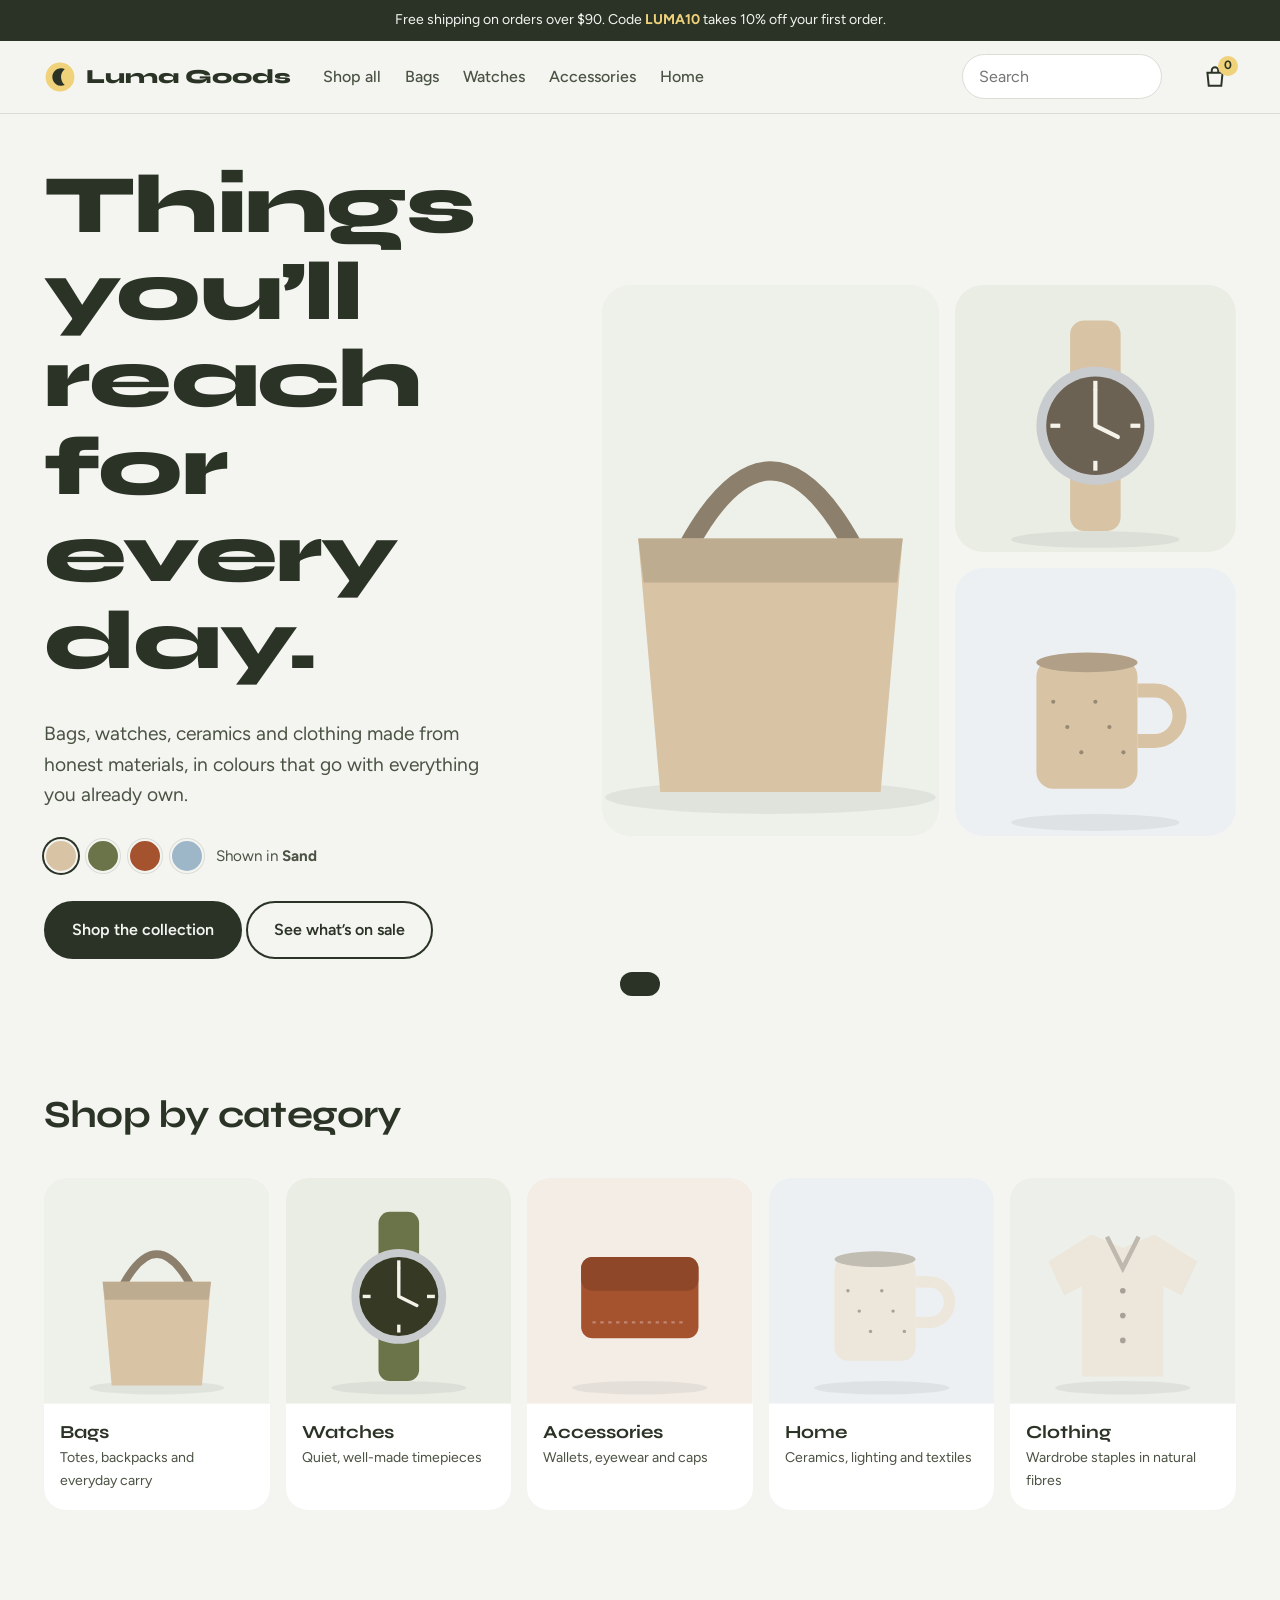
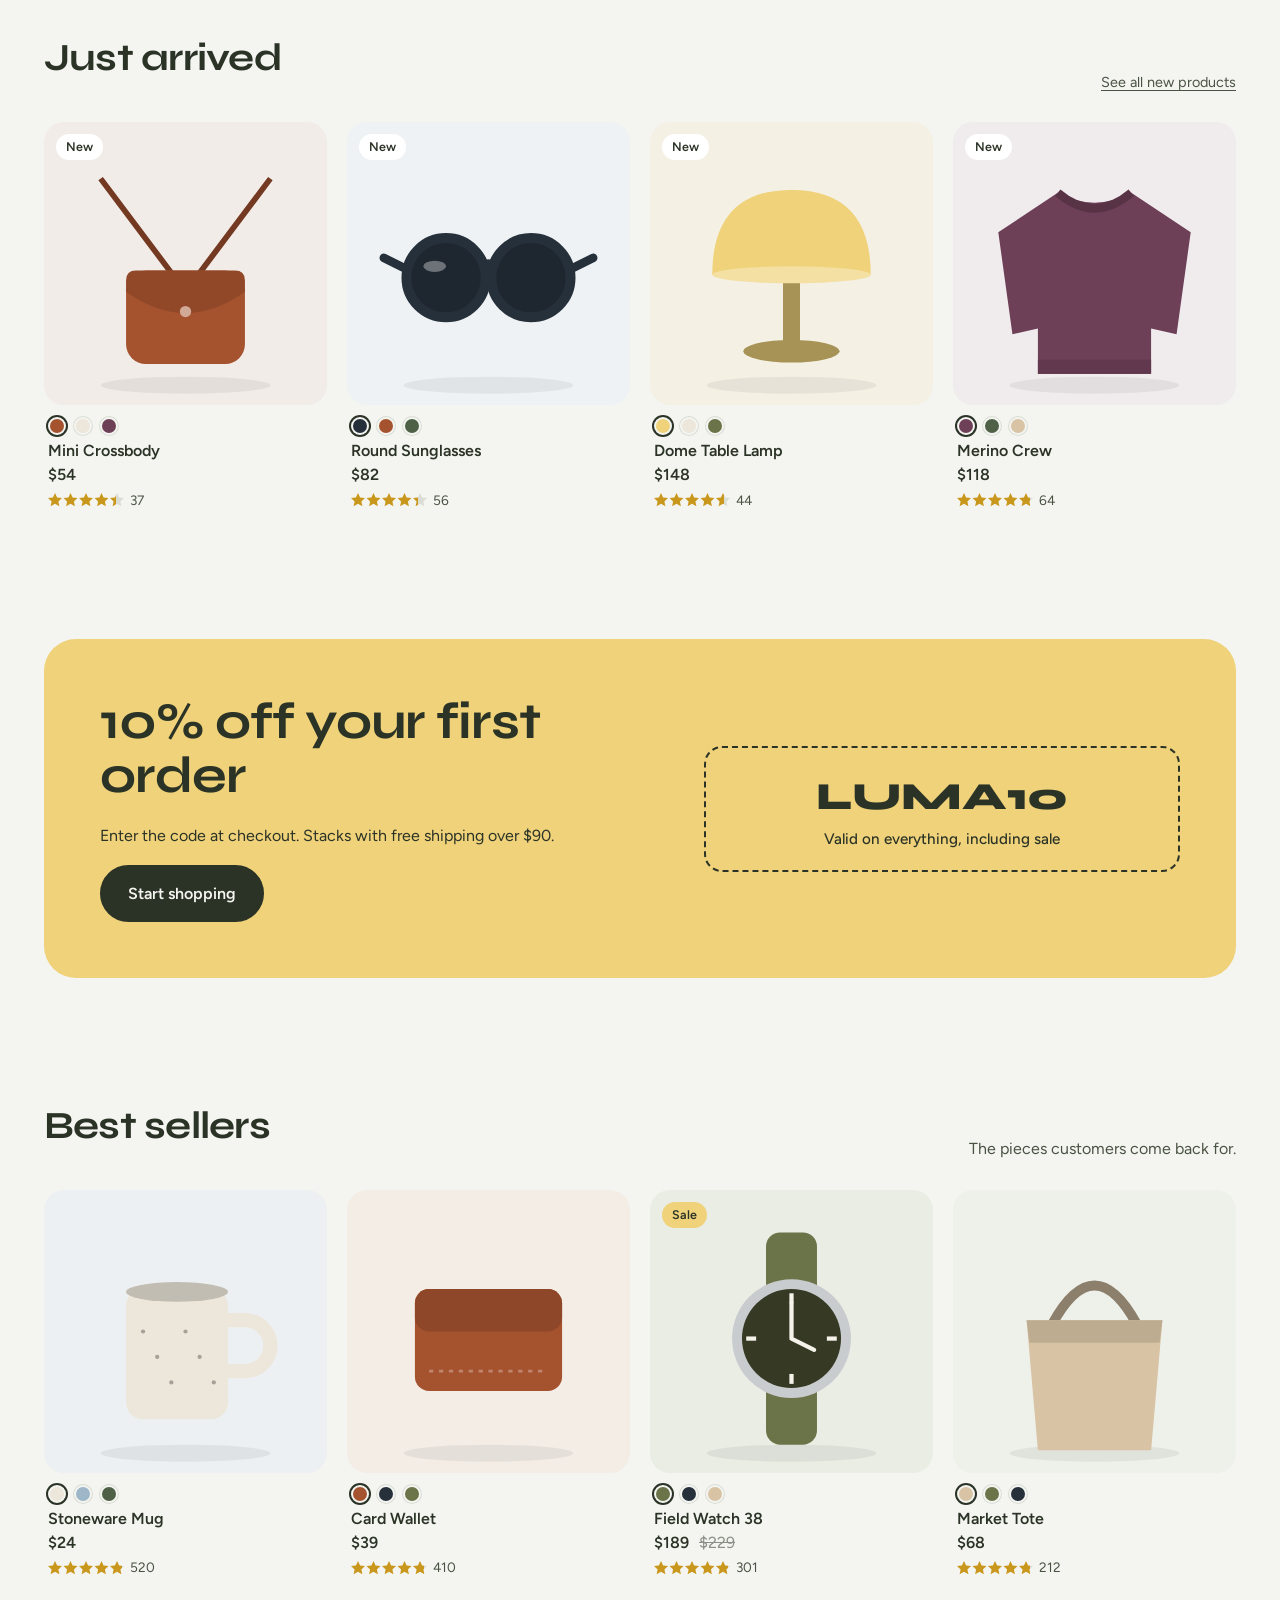
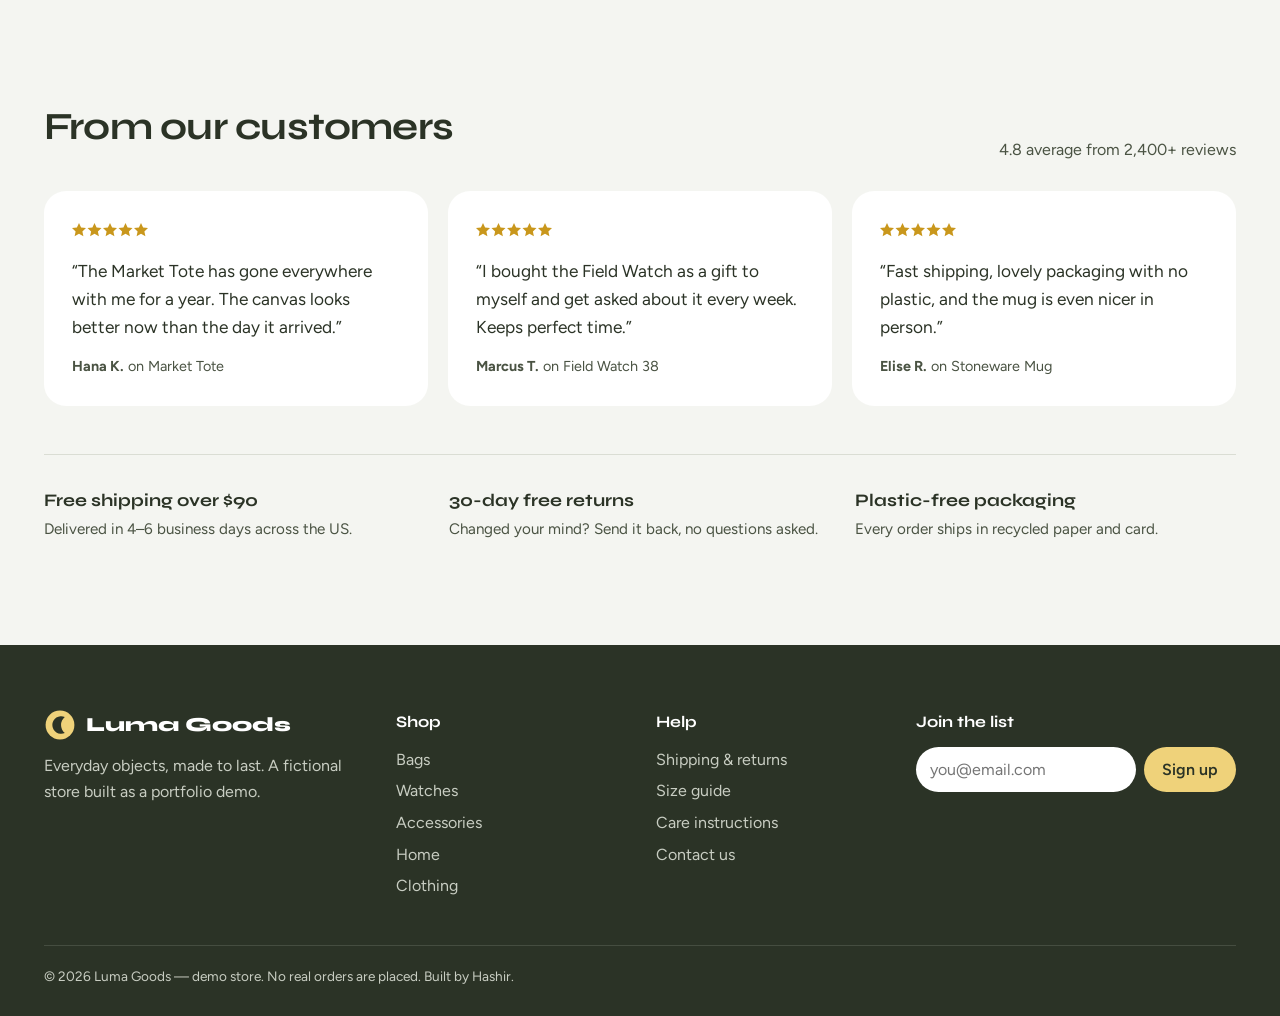
==== index.html @ 72982d73 "Initial release of luma-goods portfolio demo" ====
<!doctype html><html lang="en"><head><meta charset="utf-8"><meta name="viewport" content="width=device-width, initial-scale=1">
<title>Luma Goods — Everyday objects, made to last</title><meta name="description" content="Bags, watches, accessories, home goods and clothing, designed to be used every day.">
<link rel="icon" href="data:image/svg+xml,<svg xmlns=%22http://www.w3.org/2000/svg%22 viewBox=%220 0 40 40%22><circle cx=%2220%22 cy=%2220%22 r=%2218%22 fill=%22%23EFD27A%22/><path d=%22M26 10a11 11 0 1 0 0 20a13 13 0 0 1 0-20z%22 fill=%22%232B3326%22/></svg>">
<link rel="preconnect" href="https://fonts.googleapis.com"><link rel="preconnect" href="https://fonts.gstatic.com" crossorigin>
<link href="https://fonts.googleapis.com/css2?family=Figtree:wght@400;500;600;700&family=Syne:wght@600;700;800&display=swap" rel="stylesheet">
<link rel="stylesheet" href="css/luma.css"></head><body>
<main id="main">
<section class="hero"><div class="wrap">
<div><h1>Things you’ll reach for every day.</h1>
<p class="lede">Bags, watches, ceramics and clothing made from honest materials, in colours that go with everything you already own.</p>
<div class="pal"><div id="hero-pal" class="swatches" role="group" aria-label="Recolour the collection"></div><span>Shown in <b id="hero-name">Sand</b></span></div>
<a class="btn" href="shop.html">Shop the collection</a> <a class="btn ghost" href="shop.html?sale=1">See what’s on sale</a></div>
<div id="hero-art"></div></div></section>
<section class="sec"><div class="wrap"><div class="sec-top"><h2>Shop by category</h2></div><div class="cats" id="cats"></div></div></section>
<section class="sec"><div class="wrap"><div class="sec-top"><h2>Just arrived</h2><a class="link" href="shop.html?sort=newest">See all new products</a></div><div class="grid" id="featured"></div></div></section>
<section class="sec"><div class="wrap"><div class="promo-band"><div><h2>10% off your first order</h2><p>Enter the code at checkout. Stacks with free shipping over $90.</p><a class="btn" href="shop.html">Start shopping</a></div><div class="code">LUMA10<small>Valid on everything, including sale</small></div></div></div></section>
<section class="sec"><div class="wrap"><div class="sec-top"><h2>Best sellers</h2><p>The pieces customers come back for.</p></div><div class="grid" id="best"></div></div></section>
<section class="sec"><div class="wrap"><div class="sec-top"><h2>From our customers</h2><p>4.8 average from 2,400+ reviews</p></div><div class="reviews" id="reviews"></div>
<div class="perks" style="margin-top:48px"><div><b>Free shipping over $90</b><span>Delivered in 4–6 business days across the US.</span></div><div><b>30-day free returns</b><span>Changed your mind? Send it back, no questions asked.</span></div><div><b>Plastic-free packaging</b><span>Every order ships in recycled paper and card.</span></div></div></div></section></main><script type="module" src="js/home.js"></script></body></html>
---- css/luma.css ----
:root{--mist:#F4F5F1;--ink:#2B3326;--ink-2:#4A5343;--butter:#EFD27A;--sage:#A9B8A0;--stone:#DADDD4;--white:#fff;--red:#A33A2B;
  --display:"Syne",system-ui,sans-serif;--body:"Figtree",system-ui,sans-serif;--wrap:1240px}
*,*::before,*::after{box-sizing:border-box}
body{margin:0;font-family:var(--body);font-size:1rem;line-height:1.6;color:var(--ink);background:var(--mist)}
@media (prefers-reduced-motion:reduce){*{transition:none!important;animation:none!important}}
a{color:inherit}img,svg{display:block;max-width:100%}
button{font:inherit;color:inherit;cursor:pointer}
:focus-visible{outline:2.5px solid var(--ink);outline-offset:2px}
h1,h2,h3{font-family:var(--display);letter-spacing:-.02em;line-height:1.05;margin:0 0 .4em}
h1{font-size:clamp(2.2rem,5vw,3.6rem);font-weight:800}h2{font-size:clamp(1.7rem,3vw,2.4rem);font-weight:700}h3{font-size:1.05rem;font-weight:700;letter-spacing:0}
p{margin:0 0 1em}
.wrap{max-width:var(--wrap);margin:0 auto;padding:0 24px}
.sr{position:absolute;width:1px;height:1px;overflow:hidden;clip:rect(0 0 0 0)}
.btn{display:inline-flex;justify-content:center;align-items:center;gap:8px;padding:14px 26px;border-radius:999px;background:var(--ink);color:var(--mist);border:2px solid var(--ink);font-weight:600;text-decoration:none;transition:transform .15s}
.btn:hover{transform:translateY(-1px)}.btn:disabled{opacity:.45;transform:none;cursor:not-allowed}
.btn.ghost{background:transparent;color:var(--ink)}
.btn.block{display:flex;width:100%;margin-top:10px}
.link{background:none;border:0;padding:0;text-decoration:underline;text-underline-offset:3px;color:var(--ink-2);font-size:.9rem}
.announce{background:var(--ink);color:var(--mist);text-align:center;font-size:.88rem;padding:9px 16px}
.announce b{color:var(--butter)}
.head{position:sticky;top:0;z-index:30;background:rgba(244,245,241,.94);backdrop-filter:blur(8px);border-bottom:1px solid var(--stone)}
.head .wrap{display:flex;align-items:center;gap:32px;height:72px}
.logo{display:flex;align-items:center;gap:10px;text-decoration:none;font-family:var(--display);font-weight:800;font-size:1.25rem}
.logo svg{width:32px;height:32px}
.nav{display:flex;gap:24px;flex:1}
.nav a{text-decoration:none;font-weight:500;color:var(--ink-2)}.nav a:hover,.nav a[aria-current]{color:var(--ink);text-decoration:underline;text-underline-offset:6px;text-decoration-thickness:2px}
.hsearch input{width:200px;padding:9px 16px;border-radius:999px;border:1.5px solid var(--stone);background:#fff;font:inherit}
.cart-btn{position:relative;background:none;border:0;padding:8px}.cart-btn svg{width:26px;height:26px}
.count{position:absolute;top:0;right:-2px;min-width:20px;height:20px;border-radius:10px;background:var(--butter);font-size:.75rem;font-weight:700;display:grid;place-items:center;padding:0 5px}
@media (max-width:900px){.nav{display:none}.head .wrap{gap:12px;justify-content:space-between}.hsearch{flex:1;display:flex;justify-content:flex-end}.hsearch input{width:100%;max-width:220px}}
@media (max-width:480px){.logo span{display:none}}
/* hero */
.hero{padding:48px 0 72px}
.hero .wrap{display:grid;grid-template-columns:.9fr 1.1fr;gap:40px;align-items:center}
.hero h1{font-size:clamp(2.8rem,6.5vw,5.4rem);max-width:10ch}
.hero .lede{font-size:1.2rem;color:var(--ink-2);max-width:38ch}
.pal{display:flex;align-items:center;gap:12px;margin:28px 0;font-size:.95rem;color:var(--ink-2)}
#hero-art{display:grid;grid-template-columns:1.2fr 1fr;grid-template-rows:1fr 1fr;gap:16px;aspect-ratio:1.15}
.h-obj{border-radius:28px;overflow:hidden;transition:transform .3s}.h-obj:hover{transform:scale(1.015)}
.h-obj svg{width:100%;height:100%}.h0{grid-row:span 2}
@media (max-width:860px){.hero .wrap{grid-template-columns:1fr}}
/* swatches */
.swatches{display:flex;gap:8px;flex-wrap:wrap}
.sw{width:18px;height:18px;border-radius:50%;background:var(--c);border:2px solid var(--mist);box-shadow:0 0 0 1px var(--stone);padding:0}
.sw.lg{width:34px;height:34px}.sw.on{box-shadow:0 0 0 2px var(--ink)}
/* sections */
.sec{padding:64px 0}
.sec-top{display:flex;justify-content:space-between;align-items:end;gap:20px;margin-bottom:28px;flex-wrap:wrap}
.sec-top p{color:var(--ink-2);margin:0}
.cats{display:grid;grid-template-columns:repeat(5,1fr);gap:16px}
.cat{position:relative;text-decoration:none;border-radius:22px;overflow:hidden;background:#fff}
.cat svg{aspect-ratio:1;width:100%;transition:transform .35s}.cat:hover svg{transform:scale(1.05)}
.cat span{display:block;padding:14px 16px 18px;font-size:.88rem;color:var(--ink-2)}.cat b{display:block;font-family:var(--display);font-size:1.15rem;color:var(--ink)}
@media (max-width:900px){.cats{grid-template-columns:repeat(3,1fr)}}@media (max-width:560px){.cats{grid-template-columns:1fr 1fr}}
.grid{display:grid;grid-template-columns:repeat(4,1fr);gap:28px 20px}
@media (max-width:1000px){.grid{grid-template-columns:repeat(3,1fr)}}@media (max-width:640px){.grid{grid-template-columns:1fr 1fr;gap:20px 12px}}
.card-img{position:relative;display:block;border-radius:20px;overflow:hidden;aspect-ratio:1}
.card-img svg{width:100%;height:100%;transition:transform .35s}.card:hover .card-img svg{transform:scale(1.04)}
.badge{position:absolute;top:12px;left:12px;background:#fff;border-radius:999px;padding:3px 10px;font-size:.78rem;font-weight:600}
.badge.sale{background:var(--butter)}.badge.out{background:var(--ink);color:var(--mist)}
.big-price .badge{position:static;vertical-align:middle;font-size:.8rem}
.card-body{padding:12px 4px 0}.card-body .swatches{margin-bottom:8px}
.card h3{font-family:var(--body);font-weight:600;font-size:1rem;margin:0}.card h3 a{text-decoration:none}
.price{margin:2px 0;font-weight:600}.price s,.big-price s{color:#8B8F86;font-weight:400;margin-left:6px}
.meta{display:flex;align-items:center;gap:6px;font-size:.85rem;color:var(--ink-2);margin:0}
.stars{position:relative;display:inline-block;width:76px;height:14px;background:linear-gradient(90deg,var(--stone) 0 100%);-webkit-mask:url('data:image/svg+xml;utf8,<svg xmlns="http://www.w3.org/2000/svg" viewBox="0 0 76 14"><g fill="black"><path id="s" d="M7 0l2.1 4.5 4.9.6-3.6 3.3 1 4.8L7 10.8 2.6 13.2l1-4.8L0 5.1l4.9-.6z"/><use href="%23s" x="15.5"/><use href="%23s" x="31"/><use href="%23s" x="46.5"/><use href="%23s" x="62"/></g></svg>') 0 0/76px 14px;mask:url('data:image/svg+xml;utf8,<svg xmlns="http://www.w3.org/2000/svg" viewBox="0 0 76 14"><g fill="black"><path id="s" d="M7 0l2.1 4.5 4.9.6-3.6 3.3 1 4.8L7 10.8 2.6 13.2l1-4.8L0 5.1l4.9-.6z"/><use href="%23s" x="15.5"/><use href="%23s" x="31"/><use href="%23s" x="46.5"/><use href="%23s" x="62"/></g></svg>') 0 0/76px 14px}
.stars span{position:absolute;inset:0 auto 0 0;background:#C9971C}
.promo-band{background:var(--butter);border-radius:32px;padding:56px;display:grid;grid-template-columns:1.2fr 1fr;gap:32px;align-items:center}
.promo-band h2{font-size:clamp(2rem,4vw,3.2rem);max-width:14ch}
.promo-band .code{font-family:var(--display);font-size:2.4rem;font-weight:800;border:2px dashed var(--ink);border-radius:18px;padding:18px 28px;text-align:center}
.promo-band .code small{display:block;font-family:var(--body);font-size:.95rem;font-weight:500}
@media (max-width:760px){.promo-band{grid-template-columns:1fr;padding:32px}}
.reviews{display:grid;grid-template-columns:repeat(3,1fr);gap:20px}
.review{margin:0;background:#fff;border-radius:22px;padding:28px}
.review blockquote{margin:14px 0;font-size:1.08rem}.review figcaption{font-size:.9rem;color:var(--ink-2)}
@media (max-width:860px){.reviews{grid-template-columns:1fr}}
.perks{display:grid;grid-template-columns:repeat(3,1fr);gap:24px;border-top:1px solid var(--stone);padding-top:32px}
.perks b{display:block;font-family:var(--display);font-size:1.1rem}.perks span{color:var(--ink-2);font-size:.95rem}
@media (max-width:700px){.perks{grid-template-columns:1fr}}
/* shop */
.shop-head{padding:36px 0 20px}.shop-head p{color:var(--ink-2)}
.shop{display:grid;grid-template-columns:250px 1fr;gap:40px;padding-bottom:80px}
.filters fieldset{border:0;padding:0 0 22px;margin:0 0 22px;border-bottom:1px solid var(--stone)}
.filters legend{font-family:var(--display);font-weight:700;margin-bottom:12px}
.radio{display:flex;align-items:center;gap:10px;padding:5px 0;cursor:pointer}.radio em{margin-left:auto;font-style:normal;color:#8B8F86;font-size:.85rem}
.radio input{accent-color:var(--ink)}
.chip-c{cursor:pointer}.chip-c input{position:absolute;opacity:0}
.chip-c span:not(.sr){display:block;width:30px;height:30px;border-radius:50%;background:var(--c);border:3px solid var(--mist);box-shadow:0 0 0 1px var(--stone)}
.chip-c input:checked+span{box-shadow:0 0 0 2px var(--ink)}.chip-c input:focus-visible+span{outline:2px solid var(--ink);outline-offset:3px}
#f-colors{display:flex;flex-wrap:wrap;gap:8px}
.check{display:flex;gap:10px;align-items:center;padding:4px 0}.check input{accent-color:var(--ink);width:17px;height:17px}
input[type=range]{width:100%;accent-color:var(--ink)}
.toolbar{display:flex;gap:12px;align-items:center;justify-content:space-between;margin-bottom:14px;flex-wrap:wrap}
.search-box input{padding:11px 16px;border-radius:12px;border:1.5px solid var(--stone);background:#fff;font:inherit;width:280px;max-width:100%}
select{padding:10px 14px;border-radius:12px;border:1.5px solid var(--stone);background:#fff;font:inherit}
#active{display:flex;gap:8px;flex-wrap:wrap;align-items:center;min-height:8px;margin-bottom:16px}
.pill{background:#fff;border:1px solid var(--stone);border-radius:999px;padding:5px 12px;font-size:.88rem}
#filters-toggle{display:none}
.empty{text-align:center;padding:40px 20px}.empty.wide{grid-column:1/-1;background:#fff;border-radius:24px;padding:64px 24px}
.empty p{color:var(--ink-2)}
@media (max-width:860px){.shop{grid-template-columns:1fr}#filters-toggle{display:inline-flex}.filters{display:none;background:#fff;border-radius:20px;padding:20px}.filters.open{display:block}}
/* product */
.crumbs{font-size:.9rem;color:var(--ink-2);padding:24px 0}.crumbs a{text-decoration:none}.crumbs span{color:var(--ink)}
.pdp{display:grid;grid-template-columns:1.1fr .9fr;gap:56px;padding-bottom:64px}
.gallery{display:grid;grid-template-columns:84px 1fr;gap:14px;align-self:start;position:sticky;top:96px}
#thumbs{display:grid;gap:10px;align-content:start}
#thumbs button{padding:0;border:2px solid transparent;border-radius:14px;overflow:hidden;background:none}#thumbs button.on{border-color:var(--ink)}
#main-img{border-radius:28px;overflow:hidden;aspect-ratio:1}#main-img svg{width:100%;height:100%}
#info fieldset{border:0;padding:0;margin:0 0 22px}#info legend{margin-bottom:10px}
.big-price{font-size:1.6rem;font-weight:700;margin:10px 0 16px}
.sizes{display:flex;gap:8px;flex-wrap:wrap}.sizes button{min-width:52px;padding:10px 12px;border-radius:12px;border:1.5px solid var(--stone);background:#fff;font-weight:600}
.sizes button[aria-pressed=true]{background:var(--ink);color:var(--mist);border-color:var(--ink)}
.buy{display:flex;gap:12px;margin:8px 0 12px}.grow{flex:1}
.qty{display:inline-flex;align-items:center;border:1.5px solid var(--stone);border-radius:999px;background:#fff}
.qty button{width:44px;height:48px;background:none;border:0;font-size:1.2rem}.qty output{min-width:28px;text-align:center;font-weight:600}
.qty.sm button{width:30px;height:32px;font-size:1rem}.qty.sm output{min-width:20px;font-size:.9rem}
.stock{font-size:.92rem;color:var(--ink-2)}
#info details{border-top:1px solid var(--stone);padding:14px 0}#info summary{font-weight:600;cursor:pointer}#info details ul{padding-left:18px;color:var(--ink-2)}
.err{color:var(--red);font-size:.88rem;margin:6px 0 0}
.rev-grid{display:grid;grid-template-columns:repeat(3,1fr);gap:20px}.rev-grid h3{margin-top:12px}.rev-grid small{color:var(--ink-2)}
@media (max-width:860px){.pdp{grid-template-columns:1fr;gap:28px}.gallery{position:static;grid-template-columns:1fr}#thumbs{grid-template-columns:repeat(3,80px);order:2}.rev-grid{grid-template-columns:1fr}}
/* drawer */
.scrim{position:fixed;inset:0;background:rgba(43,51,38,.4);z-index:50}
.drawer{position:fixed;top:0;right:0;bottom:0;width:min(420px,100%);background:var(--mist);z-index:60;display:flex;flex-direction:column;transform:translateX(100%);transition:transform .3s ease;visibility:hidden}
.drawer.open{transform:none;visibility:visible}
.dr-head{display:flex;justify-content:space-between;align-items:center;padding:20px 24px;border-bottom:1px solid var(--stone)}.dr-head h2{margin:0;font-size:1.4rem}
.x{background:none;border:0;font-size:2rem;line-height:1}
.dr-body{flex:1;overflow:auto;padding:0 24px}.dr-foot{padding:20px 24px;border-top:1px solid var(--stone)}
.row{display:flex;justify-content:space-between;padding:6px 0}.row.total{border-top:1px solid var(--stone);margin-top:10px;padding-top:14px;font-size:1.15rem}.row.good{color:#3F6B35}
.ship-bar{padding:16px 0 4px}.ship-bar p{font-size:.9rem;margin-bottom:8px}.ship-bar div{height:6px;background:var(--stone);border-radius:3px;overflow:hidden}.ship-bar span{display:block;height:100%;background:var(--ink);transition:width .4s}
.lines{list-style:none;margin:0;padding:0}
.line{display:grid;grid-template-columns:76px 1fr auto;gap:14px;padding:16px 0;border-bottom:1px solid var(--stone);align-items:start}
.thumb{display:block;border-radius:12px;overflow:hidden;aspect-ratio:1;position:relative}
.line-info{display:flex;flex-direction:column;gap:4px;font-size:.92rem}.line-info a{text-decoration:none}.line-info span{color:var(--ink-2)}
.line-end{display:flex;flex-direction:column;align-items:flex-end;gap:10px}
.lines.big .line{grid-template-columns:120px 1fr auto;gap:20px}
.toast{position:fixed;left:50%;bottom:24px;transform:translate(-50%,120px);background:var(--ink);color:var(--mist);padding:12px 20px;border-radius:999px;z-index:70;transition:transform .3s;font-size:.92rem}
.toast.show{transform:translate(-50%,0)}
/* cart / checkout */
.cart-grid,.co-grid{display:grid;grid-template-columns:1.5fr 1fr;gap:48px;padding-bottom:80px}
.summary{background:#fff;border-radius:24px;padding:28px;align-self:start;position:sticky;top:96px}.summary h2{font-size:1.4rem}
.promo{margin-top:18px}.promo label{font-weight:600;font-size:.92rem}.promo div{display:flex;gap:8px;margin-top:6px}
.promo input{flex:1;min-width:0;padding:10px 14px;border-radius:12px;border:1.5px solid var(--stone);font:inherit;text-transform:uppercase}
.promo .btn{padding:10px 18px}#pmsg{font-size:.88rem;margin:6px 0 0;color:#3F6B35}#pmsg.err{color:var(--red)}
.hint{font-size:.85rem;color:var(--ink-2);margin:0}
@media (max-width:860px){.cart-grid,.co-grid{grid-template-columns:1fr}.summary{position:static}.lines.big .line{grid-template-columns:80px 1fr auto}}
.co fieldset{border:0;padding:0;margin:0 0 32px}.co legend{font-family:var(--display);font-weight:700;font-size:1.3rem;margin-bottom:16px}
.fr{display:grid;grid-template-columns:1fr 1fr;gap:14px}.fr3{display:grid;grid-template-columns:2fr 1fr 1fr;gap:14px}
@media (max-width:560px){.fr,.fr3{grid-template-columns:1fr}}
.field{margin-bottom:14px}.field label{display:block;font-weight:600;font-size:.9rem;margin-bottom:5px}
.field input,.field select{width:100%;padding:12px 14px;border-radius:12px;border:1.5px solid var(--stone);background:#fff;font:inherit}
.field input:focus,.field select:focus{border-color:var(--ink);outline:none}
.field.bad input{border-color:var(--red)}
.opt{display:flex;gap:12px;align-items:center;padding:16px;border:1.5px solid var(--stone);border-radius:14px;margin-bottom:10px;background:#fff;cursor:pointer}
.opt:has(input:checked){border-color:var(--ink)}.opt input{accent-color:var(--ink)}.opt b{margin-left:auto}
.demo-note{background:#fff;border-left:4px solid var(--butter);border-radius:10px;padding:12px 16px;font-size:.9rem;margin-bottom:18px;display:flex;justify-content:space-between;gap:12px;align-items:center;flex-wrap:wrap}
.mini{list-style:none;margin:0 0 16px;padding:0}.mini li{display:grid;grid-template-columns:56px 1fr auto;gap:12px;align-items:center;padding:8px 0}
.mini small{display:block;color:var(--ink-2)}.mini .thumb em{position:absolute;top:-2px;right:-2px;background:var(--ink);color:#fff;font-style:normal;font-size:.7rem;width:20px;height:20px;border-radius:50%;display:grid;place-items:center}
.done{text-align:center;max-width:560px;margin:40px auto 100px}.done svg{width:80px;margin:0 auto 20px}.done h1{font-size:2.4rem}
/* footer */
.foot{background:var(--ink);color:#C8CDC2;padding:64px 0 28px;margin-top:40px}
.foot .cols{display:grid;grid-template-columns:1.4fr 1fr 1fr 1.4fr;gap:32px}.foot .logo{color:#fff;margin-bottom:12px}
.foot h4{color:#fff;font-family:var(--display);margin:0 0 12px}.foot ul{list-style:none;padding:0;margin:0}.foot li{margin-bottom:6px}.foot a{text-decoration:none}
.news{display:flex;gap:8px}.news input{flex:1;min-width:0;padding:10px 14px;border-radius:999px;border:0;font:inherit}.news button{padding:10px 18px;border-radius:999px;border:0;background:var(--butter);color:var(--ink);font-weight:600}
.news-msg{font-size:.88rem;color:var(--butter);margin-top:8px}
.base{border-top:1px solid #454D40;margin-top:40px;padding-top:20px;font-size:.85rem}
@media (max-width:760px){.foot .cols{grid-template-columns:1fr 1fr}}
.line-info .qty{align-self:flex-start;margin-top:4px}
.foot .cols>div{min-width:0}@media (max-width:760px){.foot .cols>div:first-child,.foot .cols>div:last-child{grid-column:1/-1}}
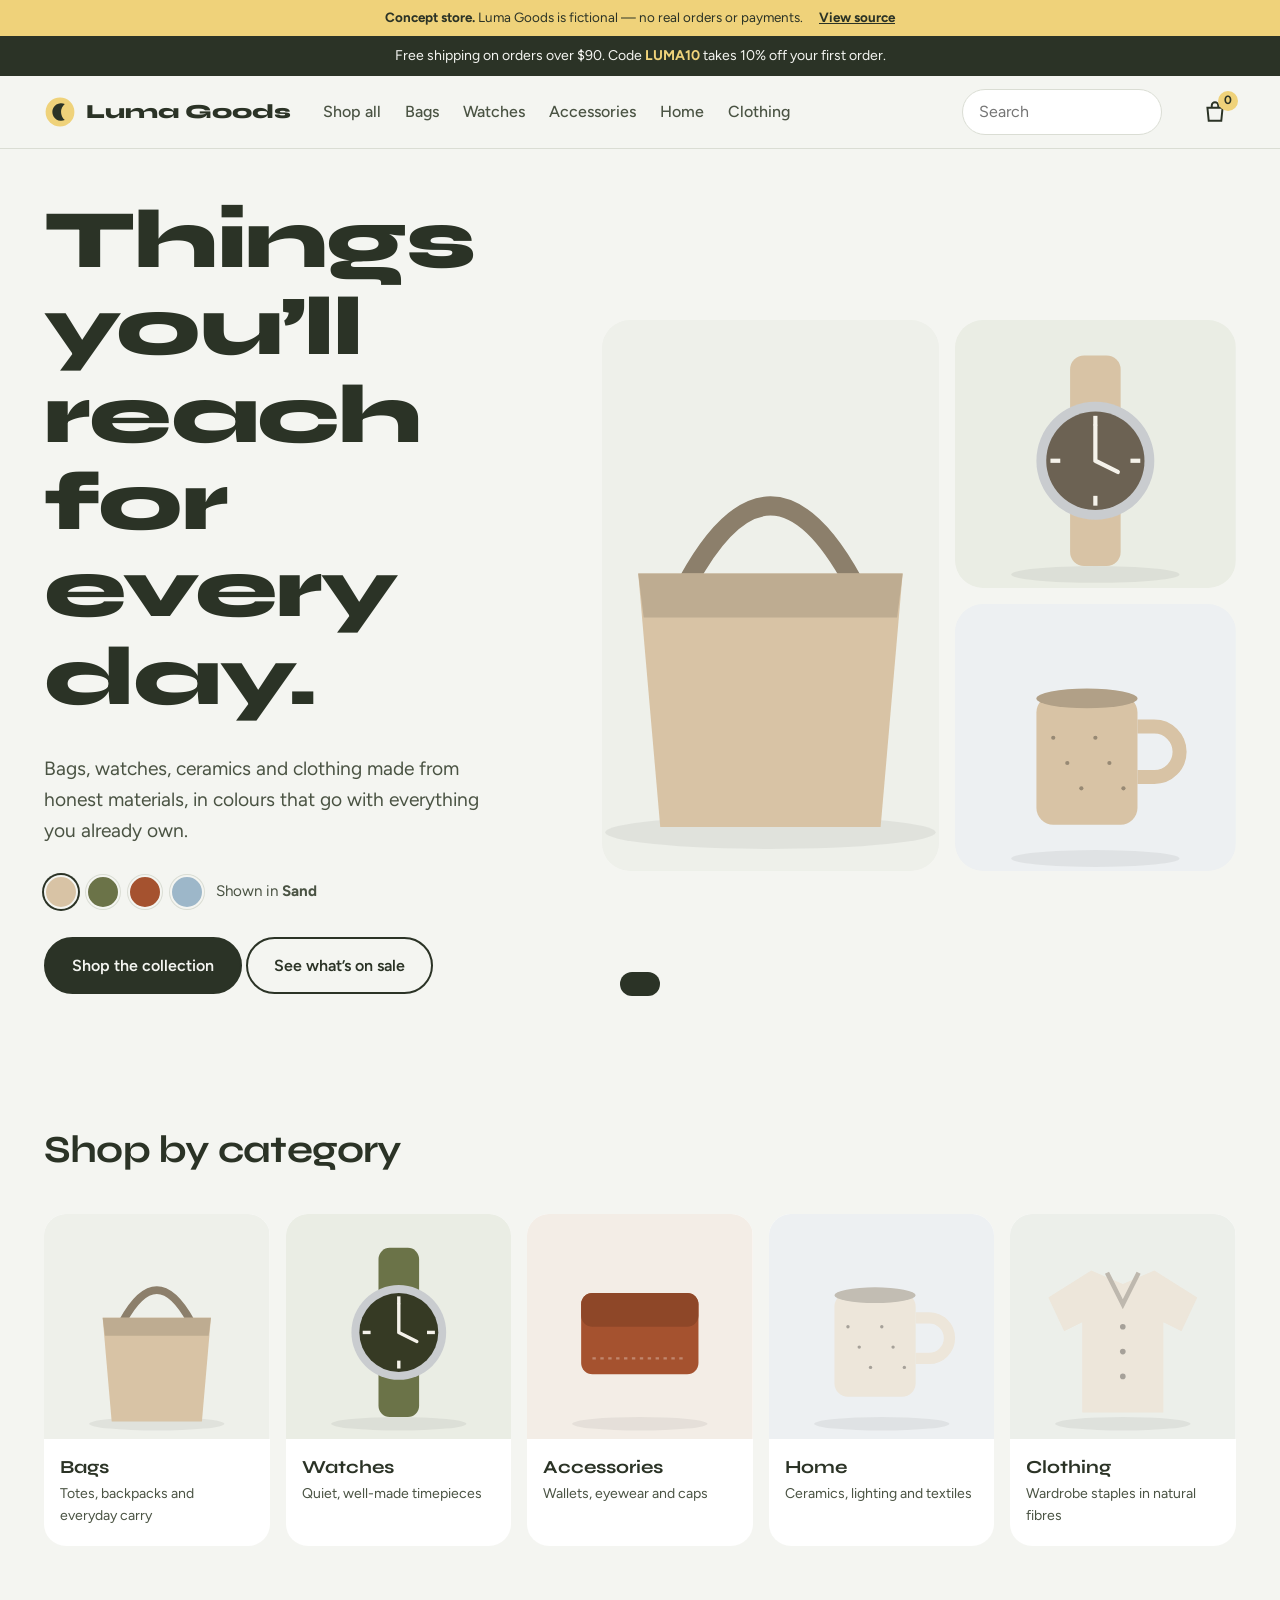
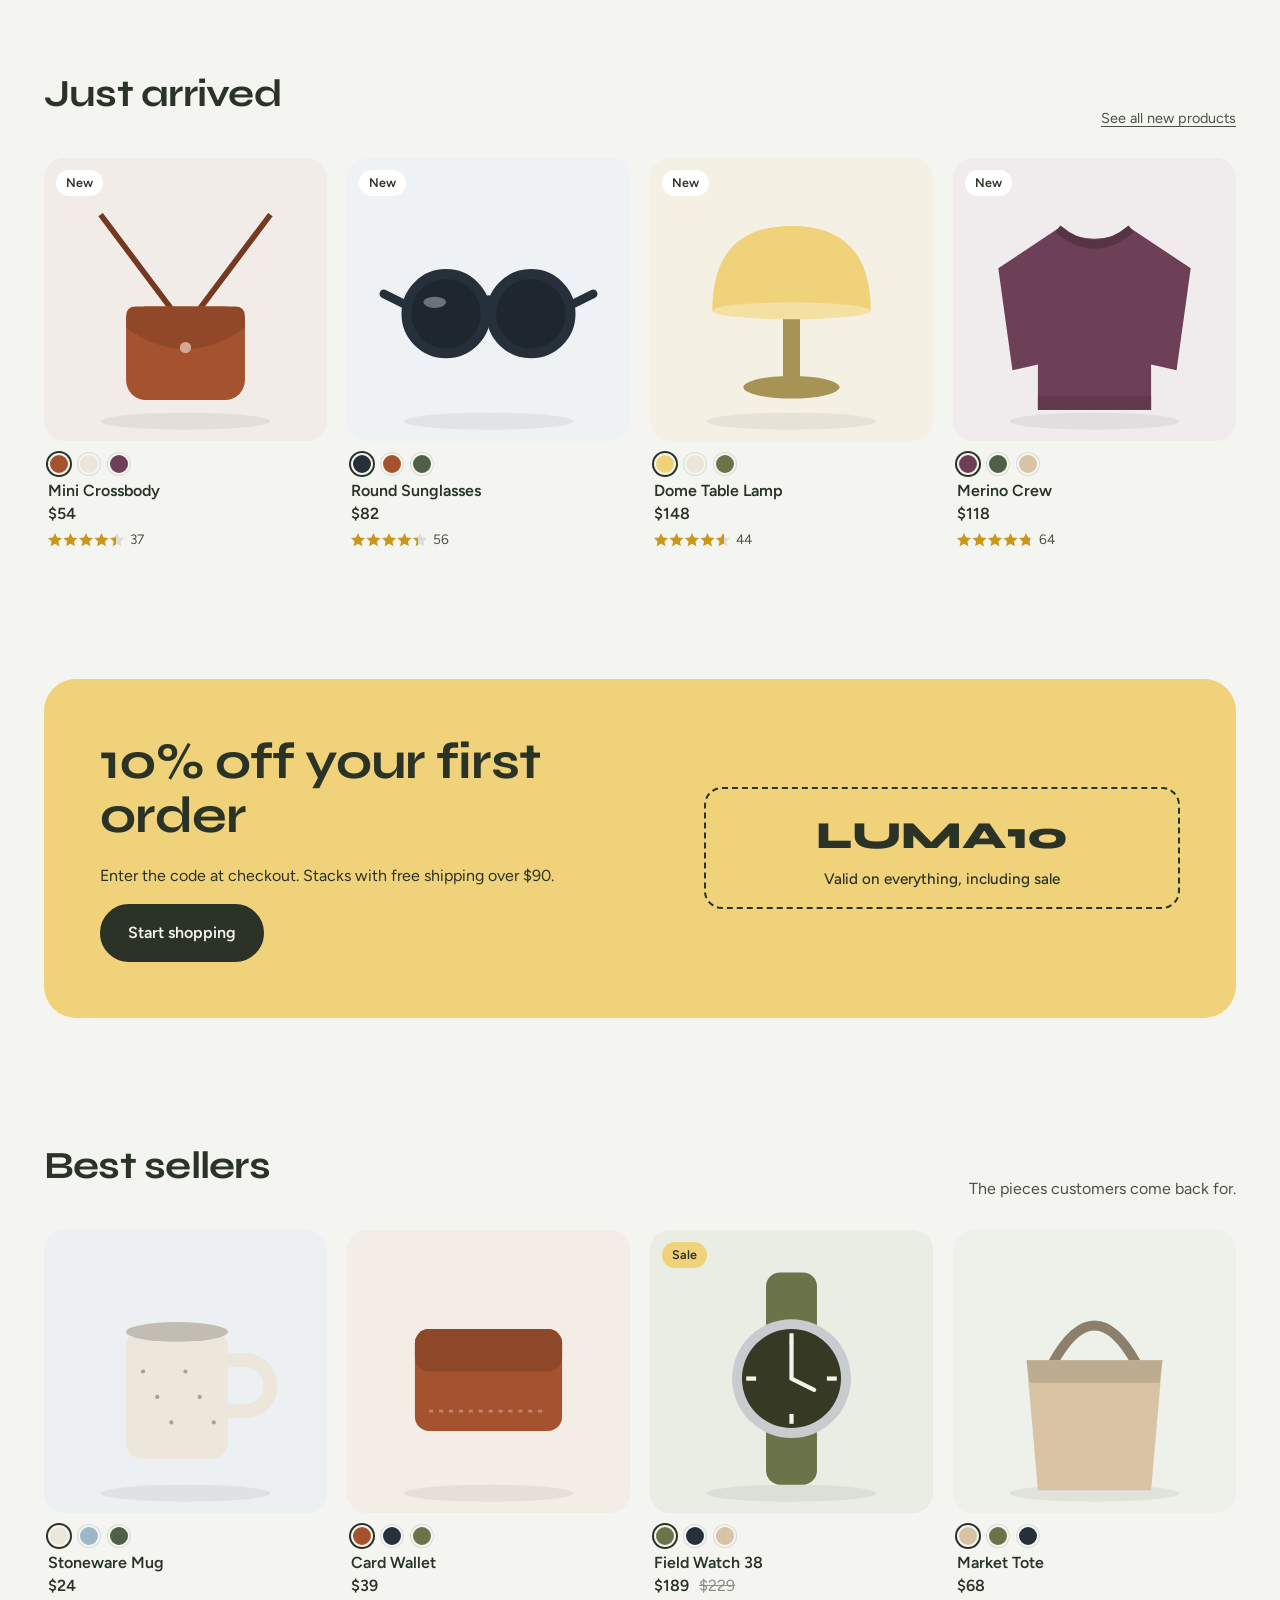
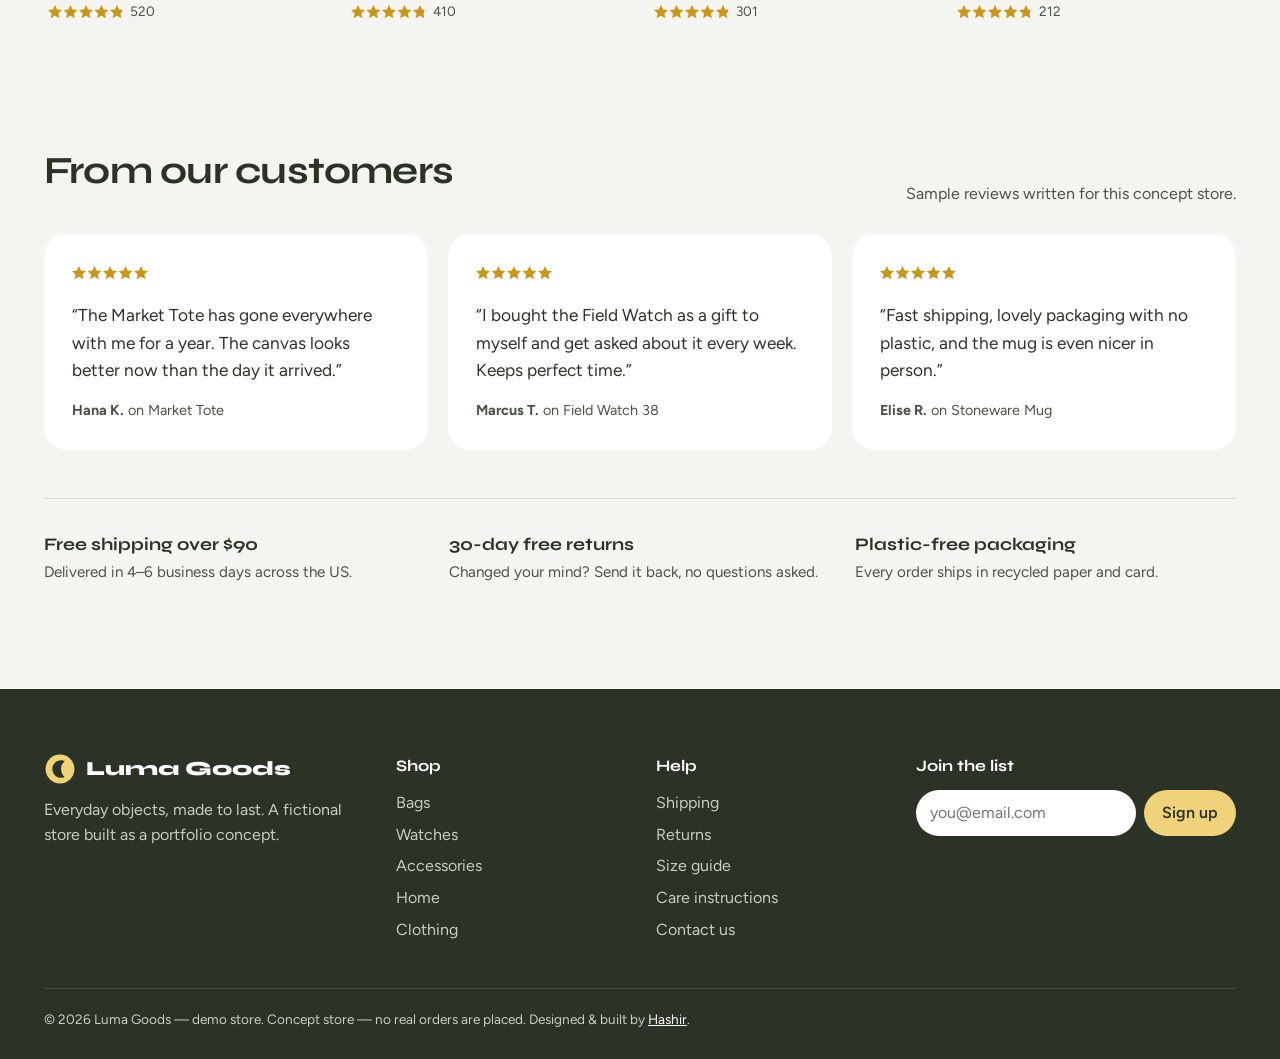
==== commit 8c0e5068: "Prepare store for client review - Self-host fonts; the store now makes no third-party requests - Add" ====
--- a/index.html
+++ b/index.html
@@ -1,8 +1,17 @@
 <!doctype html><html lang="en"><head><meta charset="utf-8"><meta name="viewport" content="width=device-width, initial-scale=1">
 <title>Luma Goods — Everyday objects, made to last</title><meta name="description" content="Bags, watches, accessories, home goods and clothing, designed to be used every day.">
-<link rel="icon" href="data:image/svg+xml,<svg xmlns=%22http://www.w3.org/2000/svg%22 viewBox=%220 0 40 40%22><circle cx=%2220%22 cy=%2220%22 r=%2218%22 fill=%22%23EFD27A%22/><path d=%22M26 10a11 11 0 1 0 0 20a13 13 0 0 1 0-20z%22 fill=%22%232B3326%22/></svg>">
-<link rel="preconnect" href="https://fonts.googleapis.com"><link rel="preconnect" href="https://fonts.gstatic.com" crossorigin>
-<link href="https://fonts.googleapis.com/css2?family=Figtree:wght@400;500;600;700&family=Syne:wght@600;700;800&display=swap" rel="stylesheet">
+<link rel="icon" href="favicon.svg" type="image/svg+xml">
+<link rel="apple-touch-icon" href="apple-touch-icon.png">
+<meta name="theme-color" content="#2B3326">
+<meta property="og:type" content="website">
+<meta property="og:site_name" content="Luma Goods (concept store)">
+<meta property="og:title" content="Luma Goods — concept e-commerce store">
+<meta property="og:description" content="Portfolio demo: search, filters, variants, cart and checkout.">
+<meta property="og:image" content="https://gmoo7.github.io/luma-goods/docs/social-preview.png">
+<meta name="twitter:card" content="summary_large_image">
+<link rel="canonical" href="https://gmoo7.github.io/luma-goods/">
+<link rel="preload" href="fonts/syne-latin-wght-normal.woff2" as="font" type="font/woff2" crossorigin>
+<link rel="preload" href="fonts/figtree-latin-wght-normal.woff2" as="font" type="font/woff2" crossorigin>
 <link rel="stylesheet" href="css/luma.css"></head><body>
 <main id="main">
 <section class="hero"><div class="wrap">
@@ -15,5 +24,5 @@
 <section class="sec"><div class="wrap"><div class="sec-top"><h2>Just arrived</h2><a class="link" href="shop.html?sort=newest">See all new products</a></div><div class="grid" id="featured"></div></div></section>
 <section class="sec"><div class="wrap"><div class="promo-band"><div><h2>10% off your first order</h2><p>Enter the code at checkout. Stacks with free shipping over $90.</p><a class="btn" href="shop.html">Start shopping</a></div><div class="code">LUMA10<small>Valid on everything, including sale</small></div></div></div></section>
 <section class="sec"><div class="wrap"><div class="sec-top"><h2>Best sellers</h2><p>The pieces customers come back for.</p></div><div class="grid" id="best"></div></div></section>
-<section class="sec"><div class="wrap"><div class="sec-top"><h2>From our customers</h2><p>4.8 average from 2,400+ reviews</p></div><div class="reviews" id="reviews"></div>
+<section class="sec"><div class="wrap"><div class="sec-top"><h2>From our customers</h2><p>Sample reviews written for this concept store.</p></div><div class="reviews" id="reviews"></div>
 <div class="perks" style="margin-top:48px"><div><b>Free shipping over $90</b><span>Delivered in 4–6 business days across the US.</span></div><div><b>30-day free returns</b><span>Changed your mind? Send it back, no questions asked.</span></div><div><b>Plastic-free packaging</b><span>Every order ships in recycled paper and card.</span></div></div></div></section></main><script type="module" src="js/home.js"></script></body></html>
--- a/css/luma.css
+++ b/css/luma.css
@@ -1,3 +1,5 @@
+@font-face{font-family:"Syne";src:url(../fonts/syne-latin-wght-normal.woff2) format("woff2");font-weight:400 800;font-style:normal;font-display:swap}
+@font-face{font-family:"Figtree";src:url(../fonts/figtree-latin-wght-normal.woff2) format("woff2");font-weight:300 900;font-style:normal;font-display:swap}
 :root{--mist:#F4F5F1;--ink:#2B3326;--ink-2:#4A5343;--butter:#EFD27A;--sage:#A9B8A0;--stone:#DADDD4;--white:#fff;--red:#A33A2B;
   --display:"Syne",system-ui,sans-serif;--body:"Figtree",system-ui,sans-serif;--wrap:1240px}
 *,*::before,*::after{box-sizing:border-box}
@@ -167,3 +169,18 @@
 @media (max-width:760px){.foot .cols{grid-template-columns:1fr 1fr}}
 .line-info .qty{align-self:flex-start;margin-top:4px}
 .foot .cols>div{min-width:0}@media (max-width:760px){.foot .cols>div:first-child,.foot .cols>div:last-child{grid-column:1/-1}}
+.demo-bar{display:flex;justify-content:center;gap:6px 16px;flex-wrap:wrap;background:#EFD27A;color:var(--ink);font-size:.84rem;padding:7px 16px;text-align:center}
+.demo-bar a{font-weight:700}
+.foot a{text-decoration:none}.foot .base a{color:#fff;text-decoration:underline}
+.promo-band>*{min-width:0}.promo-band .code{font-size:clamp(1.6rem,7vw,2.4rem);padding:16px}
+.sw{width:22px;height:22px}
+@media (max-width:900px){
+ .head .wrap{flex-wrap:wrap;height:auto;padding-top:10px;padding-bottom:0;row-gap:4px}
+ .nav{display:flex;order:4;flex-basis:100%;overflow-x:auto;gap:20px;padding:6px 0 10px;scrollbar-width:none;-webkit-overflow-scrolling:touch}
+ .nav::-webkit-scrollbar{display:none}.nav a{white-space:nowrap;padding:6px 0}
+ .announce{font-size:.8rem}
+}
+.help{max-width:760px;padding-bottom:40px}.help section{padding:28px 0;border-top:1px solid var(--stone);scroll-margin-top:120px}
+.help table{width:100%;border-collapse:collapse;font-size:.95rem}.help th,.help td{text-align:left;padding:8px 10px;border-bottom:1px solid var(--stone)}
+.help .tw{overflow-x:auto}
+.short{display:none}@media (max-width:600px){.long{display:none}.short{display:inline}.demo-bar{flex-wrap:nowrap;justify-content:space-between;text-align:left;font-size:.8rem}}
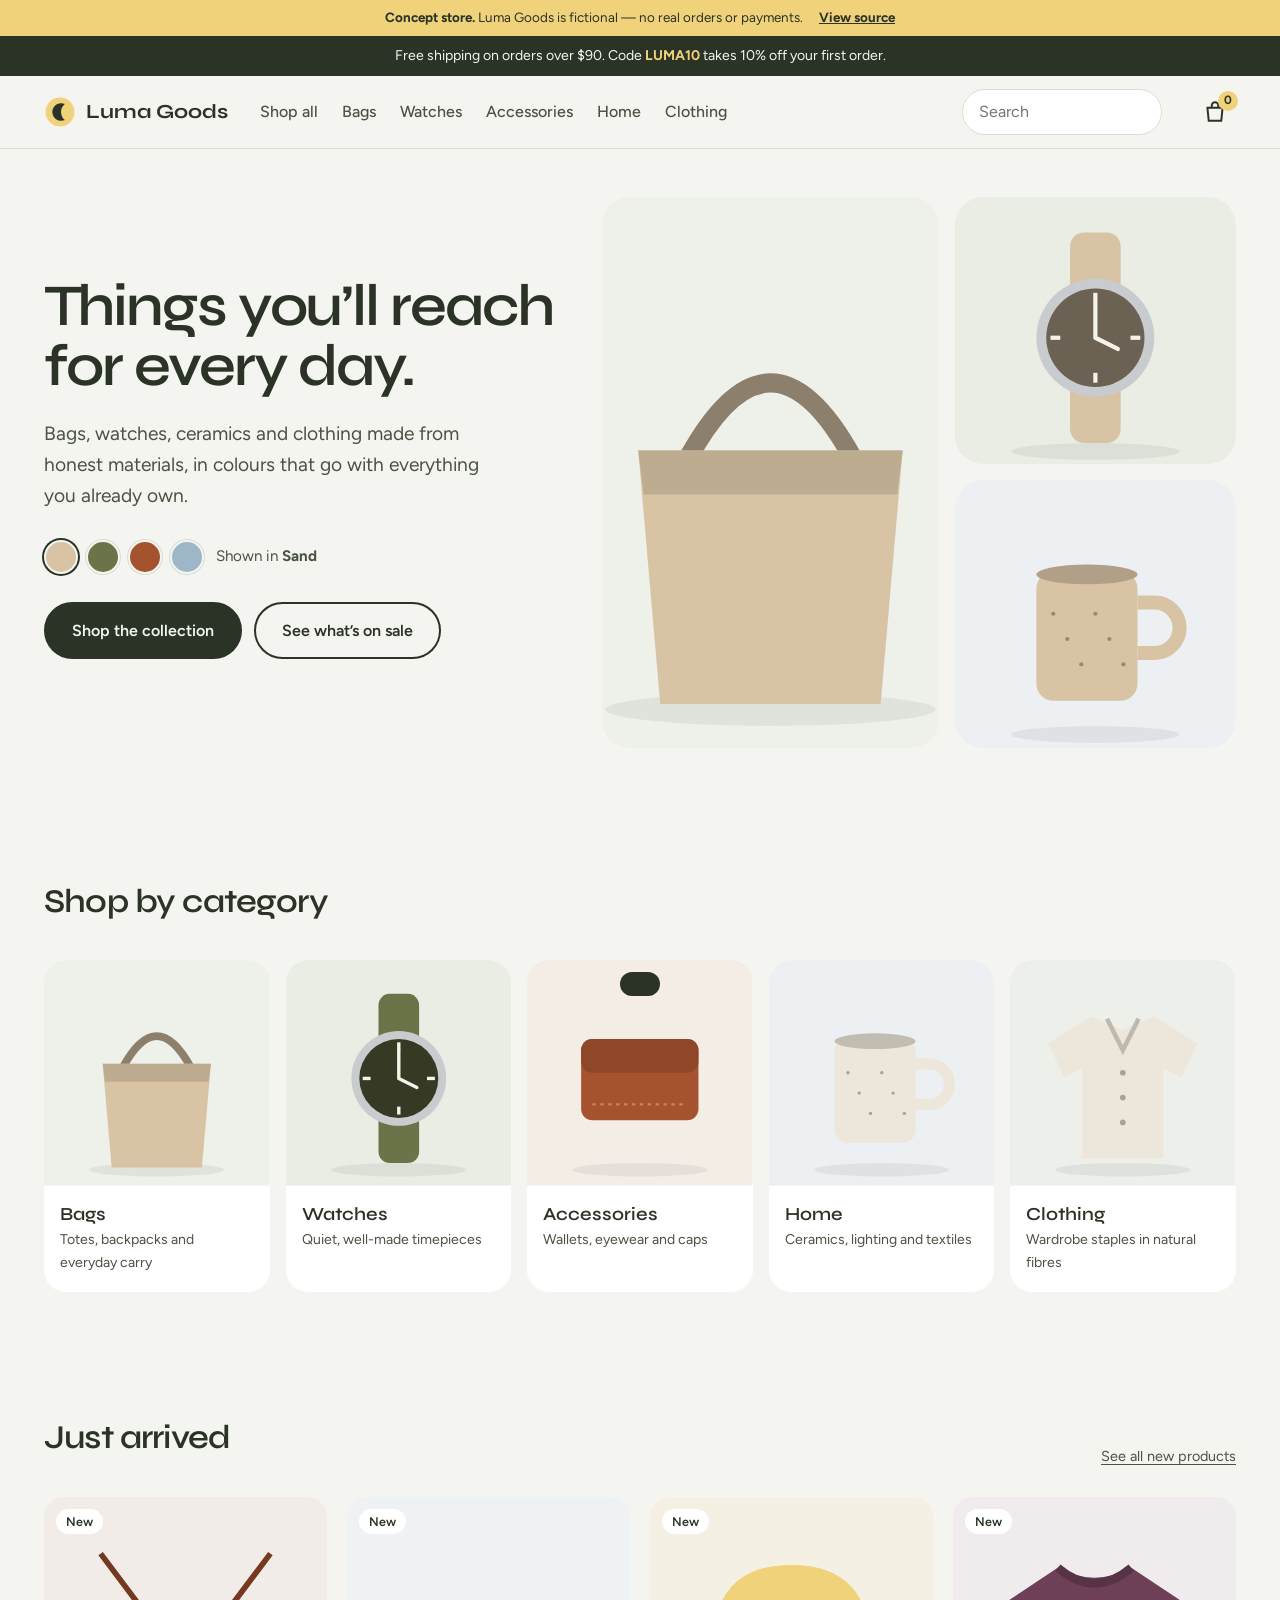
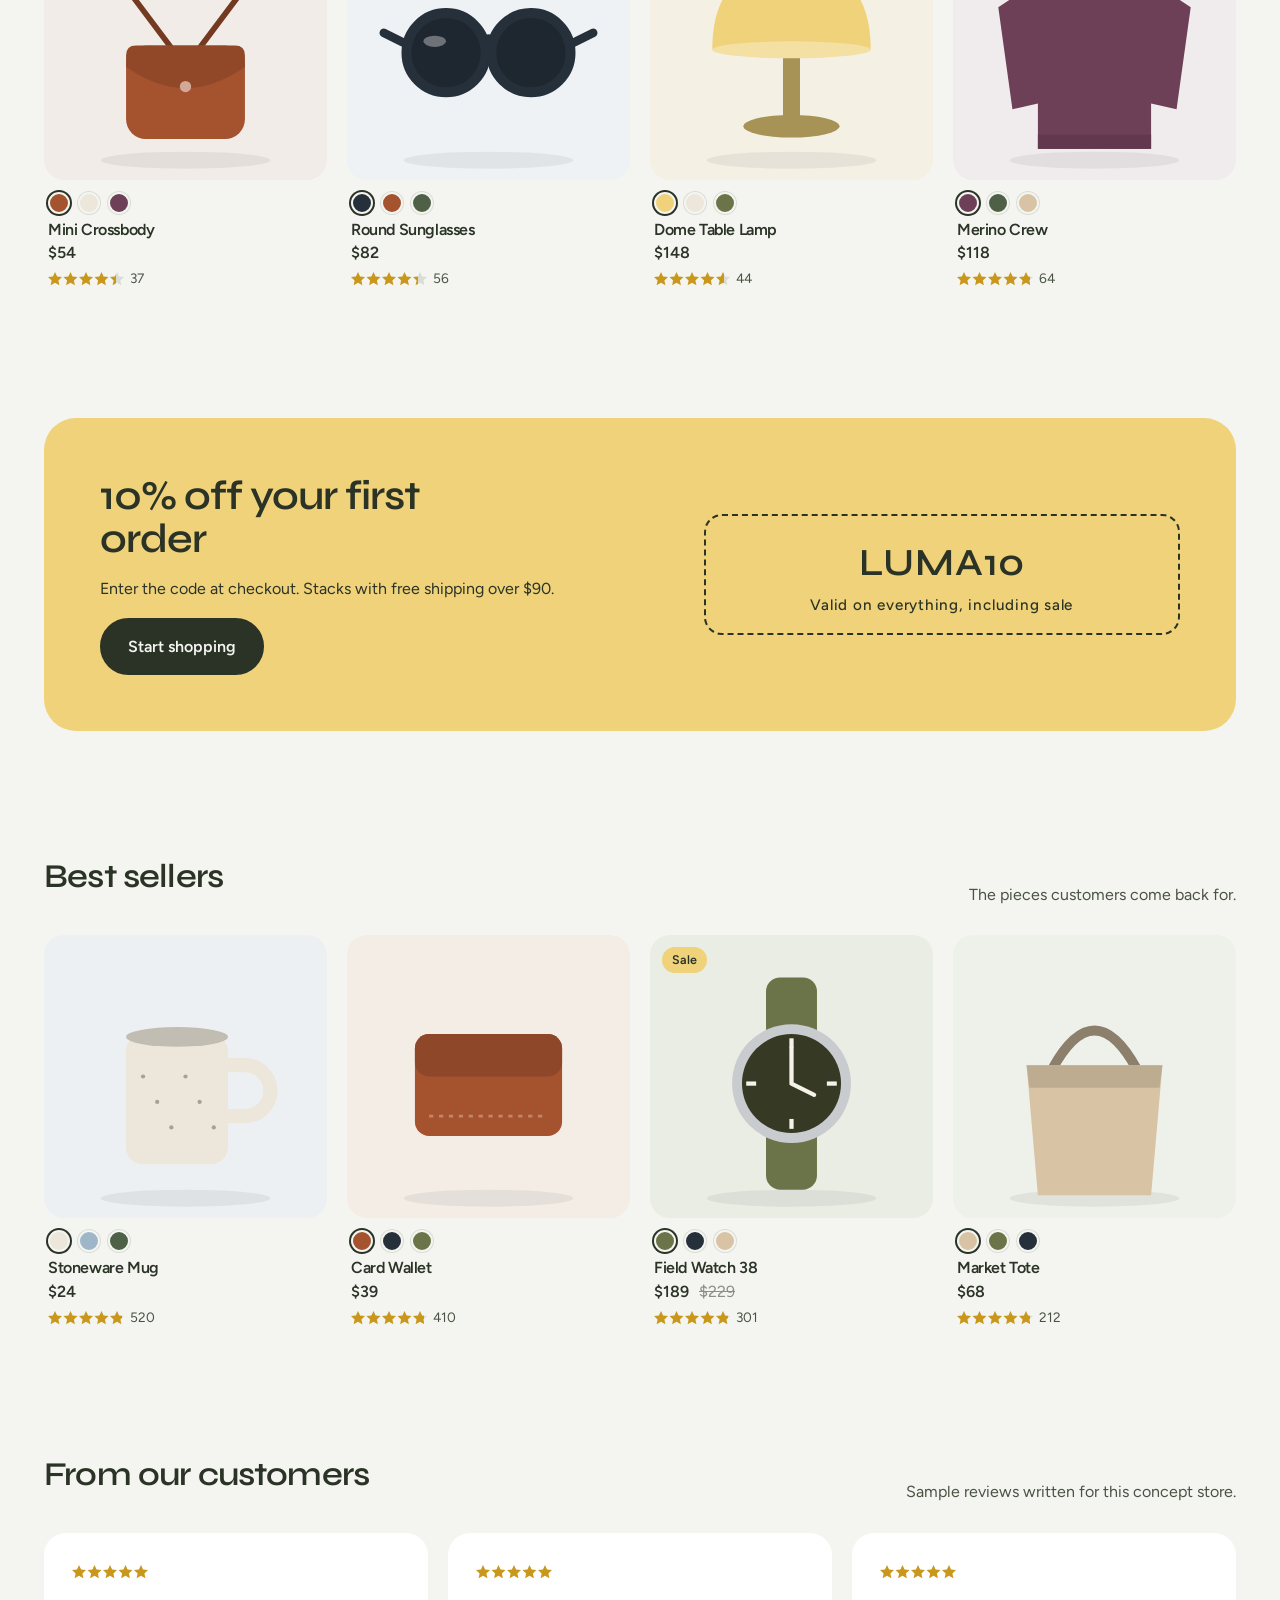
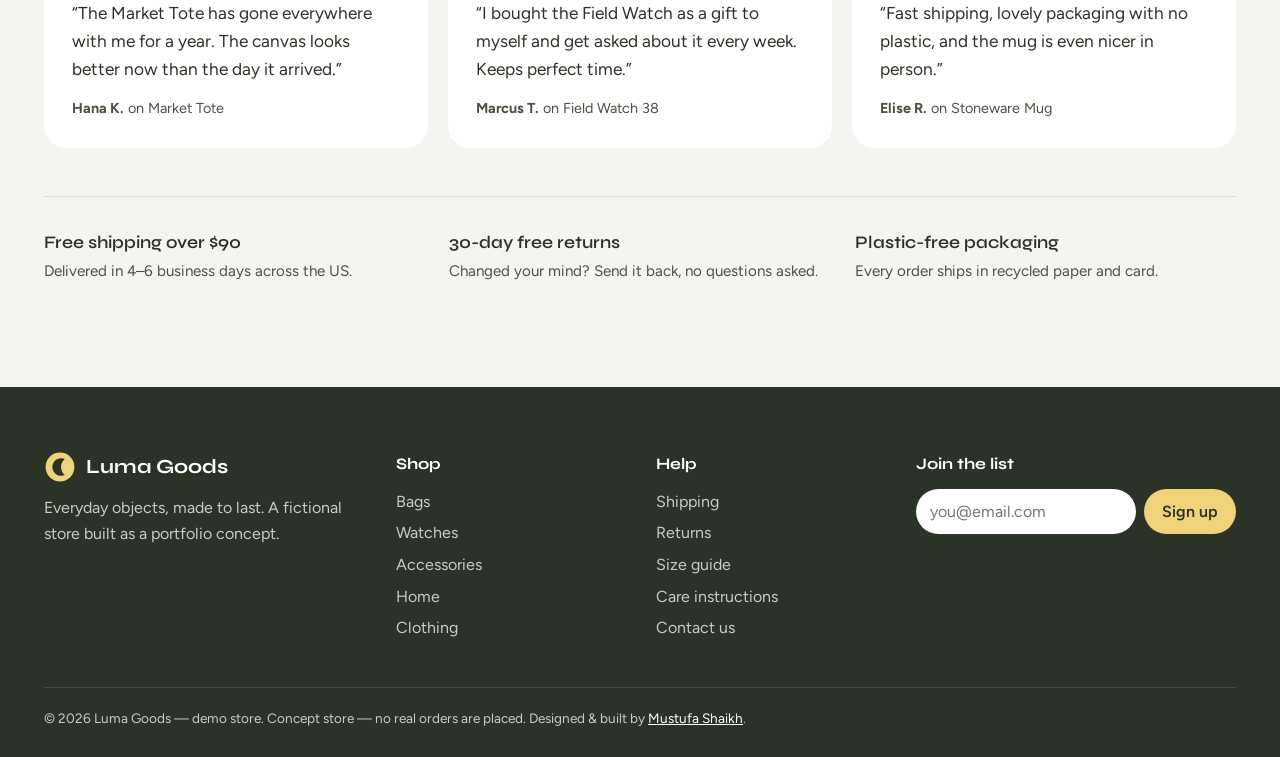
==== commit 259c2989: "Update all URLs from gmoo7.github.io to mustufashaikh.github.io" ====
--- a/index.html
+++ b/index.html
@@ -7,9 +7,9 @@
 <meta property="og:site_name" content="Luma Goods (concept store)">
 <meta property="og:title" content="Luma Goods — concept e-commerce store">
 <meta property="og:description" content="Portfolio demo: search, filters, variants, cart and checkout.">
-<meta property="og:image" content="https://gmoo7.github.io/luma-goods/docs/social-preview.png">
+<meta property="og:image" content="https://mustufashaikh.github.io/luma-goods/docs/social-preview.png">
 <meta name="twitter:card" content="summary_large_image">
-<link rel="canonical" href="https://gmoo7.github.io/luma-goods/">
+<link rel="canonical" href="https://mustufashaikh.github.io/luma-goods/">
 <link rel="preload" href="fonts/syne-latin-wght-normal.woff2" as="font" type="font/woff2" crossorigin>
 <link rel="preload" href="fonts/figtree-latin-wght-normal.woff2" as="font" type="font/woff2" crossorigin>
 <link rel="stylesheet" href="css/luma.css"></head><body>
--- a/css/luma.css
+++ b/css/luma.css
@@ -184,3 +184,13 @@
 .help table{width:100%;border-collapse:collapse;font-size:.95rem}.help th,.help td{text-align:left;padding:8px 10px;border-bottom:1px solid var(--stone)}
 .help .tw{overflow-x:auto}
 .short{display:none}@media (max-width:600px){.long{display:none}.short{display:inline}.demo-bar{flex-wrap:nowrap;justify-content:space-between;text-align:left;font-size:.8rem}}
+/* Syne widens as weight increases: keep headings at a moderate weight and size */
+h1,h2,h3{font-weight:600;letter-spacing:-.025em}
+h1{font-size:clamp(2rem,4vw,3rem)}h2{font-size:clamp(1.5rem,2.6vw,2.1rem)}
+.hero h1{font-size:clamp(2.3rem,4.6vw,3.9rem);max-width:12ch;line-height:1.02;letter-spacing:-.035em}
+.promo-band h2{font-size:clamp(1.8rem,3.2vw,2.6rem)}
+.promo-band .code{font-weight:600;letter-spacing:.02em}
+.logo{font-weight:700}.done h1{font-size:2rem}
+.cat b,.perks b{font-weight:600}
+.hero h1{max-width:14ch;text-wrap:balance}
+.hero .btn{margin:0 8px 10px 0}
